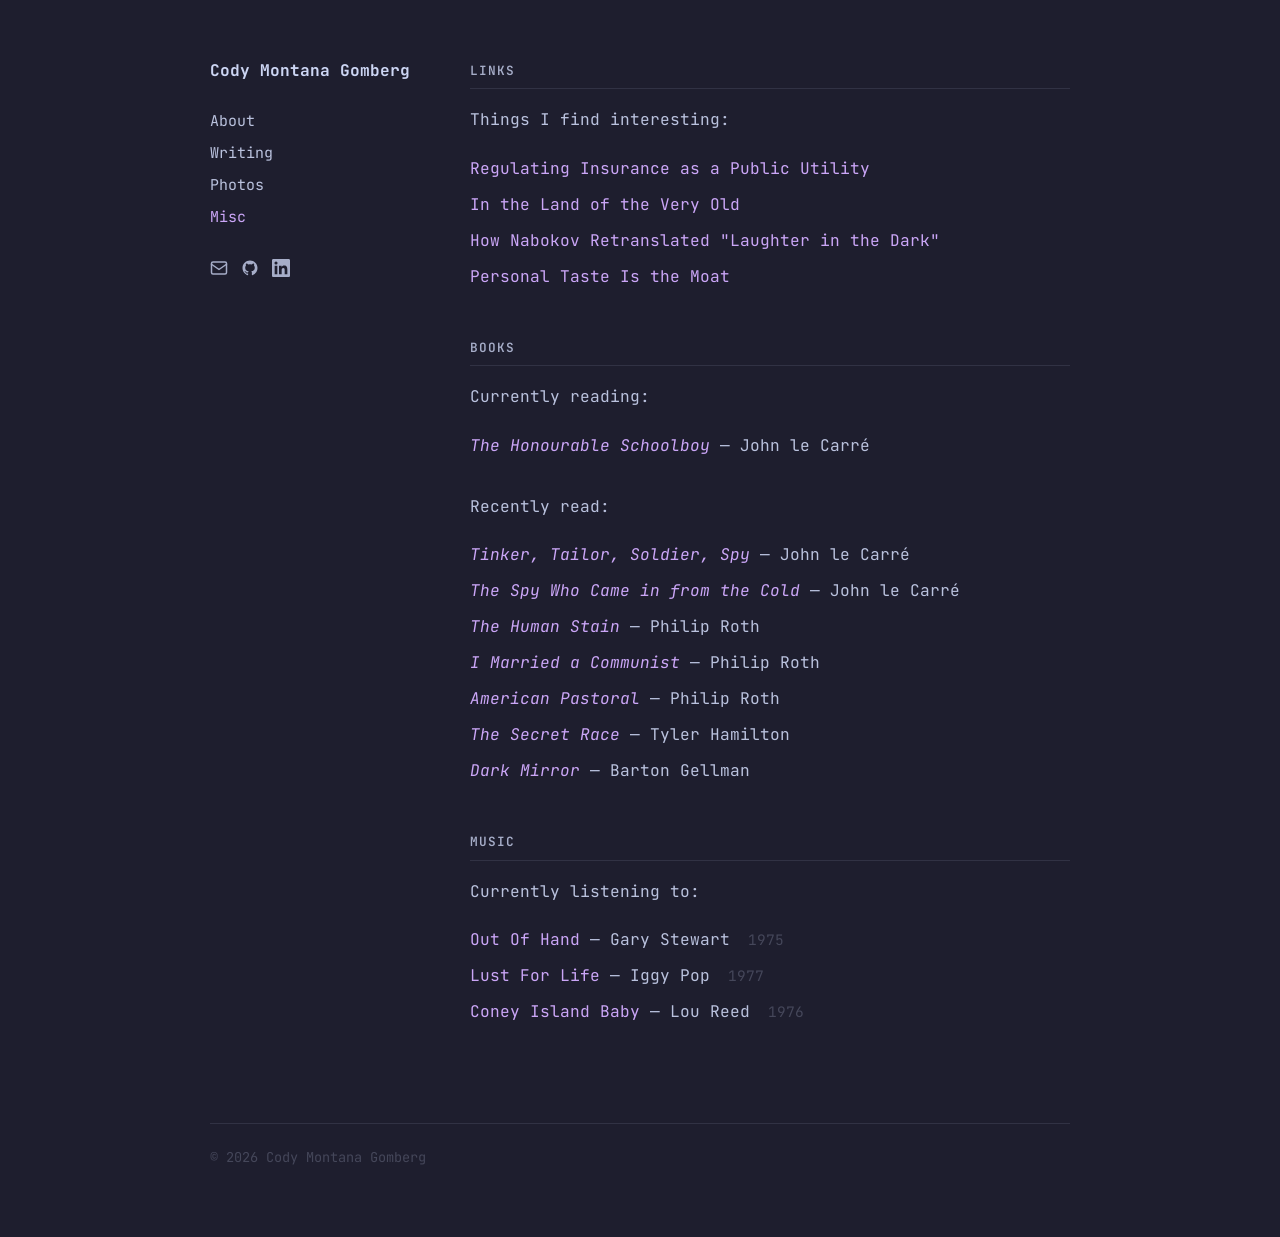
==== misc.html @ cbc4c59e "Initial commit" ====
<!DOCTYPE html>
<html lang="en">
<head>
  <meta charset="UTF-8">
  <meta name="viewport" content="width=device-width, initial-scale=1.0">
  <title>Misc — Cody Montana Gomberg</title>
  <link rel="stylesheet" href="style.css">
</head>
<body>
  <div class="container">
    <aside class="sidebar">
      <div class="site-name"><a href="/">Cody Montana Gomberg</a></div>
      <nav>
        <a href="/">About</a>
        <a href="writing.html">Writing</a>
        <a href="photos.html">Photos</a>
        <a href="misc.html" class="active">Misc</a>
      </nav>
      <div class="social">
        <a href="mailto:codygomberg@protonmail.com" title="Email">
          <svg xmlns="http://www.w3.org/2000/svg" viewBox="0 0 24 24" width="18" height="18" fill="none" stroke="currentColor" stroke-width="2" stroke-linecap="round" stroke-linejoin="round"><rect x="2" y="4" width="20" height="16" rx="2"/><path d="m2 7 10 7 10-7"/></svg>
        </a>
        <a href="https://github.com/codygomberg" target="_blank" rel="noopener" title="GitHub">
          <svg xmlns="http://www.w3.org/2000/svg" viewBox="0 0 24 24" width="18" height="18" fill="currentColor"><path d="M12 2C6.477 2 2 6.484 2 12.017c0 4.425 2.865 8.18 6.839 9.504.5.092.682-.217.682-.483 0-.237-.008-.868-.013-1.703-2.782.605-3.369-1.343-3.369-1.343-.454-1.158-1.11-1.466-1.11-1.466-.908-.62.069-.608.069-.608 1.003.07 1.531 1.032 1.531 1.032.892 1.53 2.341 1.088 2.91.832.092-.647.35-1.088.636-1.338-2.22-.253-4.555-1.113-4.555-4.951 0-1.093.39-1.988 1.029-2.688-.103-.253-.446-1.272.098-2.65 0 0 .84-.27 2.75 1.026A9.564 9.564 0 0 1 12 6.844a9.59 9.59 0 0 1 2.504.337c1.909-1.296 2.747-1.027 2.747-1.027.546 1.379.202 2.398.1 2.651.64.7 1.028 1.595 1.028 2.688 0 3.848-2.339 4.695-4.566 4.943.359.309.678.92.678 1.855 0 1.338-.012 2.419-.012 2.747 0 .268.18.58.688.482A10.02 10.02 0 0 0 22 12.017C22 6.484 17.522 2 12 2z"/></svg>
        </a>
        <a href="https://www.linkedin.com/in/codygomberg/" target="_blank" rel="noopener" title="LinkedIn">
          <svg xmlns="http://www.w3.org/2000/svg" viewBox="0 0 24 24" width="18" height="18" fill="currentColor"><path d="M20.447 20.452h-3.554v-5.569c0-1.328-.027-3.037-1.852-3.037-1.853 0-2.136 1.445-2.136 2.939v5.667H9.351V9h3.414v1.561h.046c.477-.9 1.637-1.85 3.37-1.85 3.601 0 4.267 2.37 4.267 5.455v6.286zM5.337 7.433a2.062 2.062 0 0 1-2.063-2.065 2.064 2.064 0 1 1 2.063 2.065zm1.782 13.019H3.555V9h3.564v11.452zM22.225 0H1.771C.792 0 0 .774 0 1.729v20.542C0 23.227.792 24 1.771 24h20.451C23.2 24 24 23.227 24 22.271V1.729C24 .774 23.2 0 22.222 0h.003z"/></svg>
        </a>
      </div>
    </aside>

    <main>
      <div class="section">
        <h2>Links</h2>
        <p>Things I find interesting:</p>
        <ul class="plain">
          <li><a href="https://www.propertyinsurancecoveragelaw.com/wp-content/uploads/2026/05/Regulating-Insurance-as-a-Public-Utility.pdf" target="_blank" rel="noopener">Regulating Insurance as a Public Utility</a></li>
          <li><a href="https://sundaylongread.com/2024/01/23/in-the-land-of-the-very-old/" target="_blank" rel="noopener">In the Land of the Very Old</a></li>
          <li><a href="https://www.newyorker.com/books/page-turner/nabokov-retranslated-laughter-dark" target="_blank" rel="noopener">How Nabokov Retranslated "Laughter in the Dark"</a></li>
          <li><a href="https://wangcong.org/2026-01-13-personal-taste-is-the-moat.html" target="_blank" rel="noopener">Personal Taste Is the Moat</a></li>
        </ul>
      </div>

      <div class="section">
        <h2>Books</h2>
        <p>Currently reading:</p>
        <ul class="plain">
          <li><a href="https://www.goodreads.com/book/show/18990.The_Honourable_Schoolboy" target="_blank" rel="noopener"><em>The Honourable Schoolboy</em></a> — John le Carré</li>
        </ul>
        <br>
        <p>Recently read:</p>
        <ul class="plain">
          <li><a href="https://www.goodreads.com/book/show/10073506-tinker-tailor-soldier-spy" target="_blank" rel="noopener"><em>Tinker, Tailor, Soldier, Spy</em></a> — John le Carré</li>
          <li><a href="https://www.goodreads.com/book/show/19494.The_Spy_Who_Came_In_from_the_Cold" target="_blank" rel="noopener"><em>The Spy Who Came in from the Cold</em></a> — John le Carré</li>
          <li><a href="https://www.goodreads.com/book/show/11734.The_Human_Stain" target="_blank" rel="noopener"><em>The Human Stain</em></a> — Philip Roth</li>
          <li><a href="https://www.goodreads.com/book/show/11653.I_Married_a_Communist" target="_blank" rel="noopener"><em>I Married a Communist</em></a> — Philip Roth</li>
          <li><a href="https://www.goodreads.com/book/show/11650.American_Pastoral" target="_blank" rel="noopener"><em>American Pastoral</em></a> — Philip Roth</li>
          <li><a href="https://www.goodreads.com/book/show/15823426-the-secret-race" target="_blank" rel="noopener"><em>The Secret Race</em></a> — Tyler Hamilton</li>
          <li><a href="https://www.goodreads.com/book/show/27774751-dark-mirror" target="_blank" rel="noopener"><em>Dark Mirror</em></a> — Barton Gellman</li>
        </ul>
      </div>

      <div class="section">
        <h2>Music</h2>
        <p>Currently listening to:</p>
        <ul class="plain">
          <li><a href="https://open.spotify.com/album/4vslpYaKUd2FnMGkZcq7vK" target="_blank" rel="noopener">Out Of Hand</a> — Gary Stewart <span class="meta">1975</span></li>
          <li><a href="https://open.spotify.com/album/2jnV6ytZOmt71iEC5xHEYz" target="_blank" rel="noopener">Lust For Life</a> — Iggy Pop <span class="meta">1977</span></li>
          <li><a href="https://open.spotify.com/album/3Kawndiz86cIHkPsKtFiKx" target="_blank" rel="noopener">Coney Island Baby</a> — Lou Reed <span class="meta">1976</span></li>
        </ul>
      </div>
    </main>
    <footer class="footer">© 2026 Cody Montana Gomberg</footer>
  </div>
</body>
</html>
---- style.css ----
@import url('https://fonts.googleapis.com/css2?family=JetBrains+Mono:ital,wght@0,400;0,600;0,700;1,400&display=swap');

/* Catppuccin Mocha */
:root {
  --base:     #1e1e2e;
  --mantle:   #181825;
  --crust:    #11111b;
  --text:     #cdd6f4;
  --subtext0: #a6adc8;
  --subtext1: #bac2de;
  --surface0: #313244;
  --surface1: #45475a;
  --blue:     #89b4fa;
  --mauve:    #cba6f7;
  --lavender: #b4befe;
}

*, *::before, *::after {
  box-sizing: border-box;
  margin: 0;
  padding: 0;
}

html {
  font-size: 17px;
}

body {
  background-color: var(--base);
  color: var(--text);
  font-family: "JetBrains Mono", monospace;
  line-height: 1.7;
  padding: 0 1.5rem;
}

/* Two-column layout */
.container {
  max-width: 860px;
  margin: 0 auto;
  padding: 3.5rem 0 4rem;
  display: grid;
  grid-template-columns: 200px 1fr;
  gap: 0 3.5rem;
  align-items: start;
}

/* Sidebar */
.sidebar {
  position: sticky;
  top: 3.5rem;
}

.sidebar .site-name {
  font-size: 0.95rem;
  font-weight: 700;
  margin-bottom: 1.5rem;
  line-height: 1.4;
}

.sidebar .site-name a {
  color: var(--text);
  text-decoration: none;
}

.sidebar .site-name a:hover {
  color: var(--mauve);
  text-decoration: none;
}

nav {
  display: flex;
  flex-direction: column;
  gap: 0.4rem;
}

nav a {
  color: var(--subtext1);
  text-decoration: none;
  font-size: 0.88rem;
}

nav a:hover {
  color: var(--mauve);
  text-decoration: none;
}

nav a.active {
  color: var(--mauve);
}

/* Links (general) */
a {
  color: var(--mauve);
  text-decoration: none;
}

a:hover {
  text-decoration: underline;
  color: var(--lavender);
}

/* Main content */
main p {
  color: var(--subtext1);
  margin-bottom: 1rem;
  font-size: 0.95rem;
}

main p:last-child {
  margin-bottom: 0;
}

/* Home intro */
.intro {
  margin-bottom: 2.5rem;
}

.intro .tagline {
  color: var(--subtext0);
  font-size: 0.9rem;
  margin-bottom: 1.25rem;
}

.intro .bio {
  color: var(--subtext1);
  font-size: 0.95rem;
}

/* Section blocks */
.section {
  margin-bottom: 2.5rem;
}

.section h2 {
  font-size: 0.75rem;
  font-weight: 600;
  color: var(--subtext0);
  text-transform: uppercase;
  letter-spacing: 0.08em;
  margin-bottom: 1rem;
  padding-bottom: 0.4rem;
  border-bottom: 1px solid var(--surface0);
}

/* List styles */
ul.plain {
  list-style: none;
  padding: 0;
}

ul.plain li {
  color: var(--subtext1);
  padding: 0.25rem 0;
  font-size: 0.95rem;
}

ul.plain li a {
  color: var(--mauve);
}

ul.plain li span.meta {
  color: var(--surface1);
  font-size: 0.85rem;
  margin-left: 0.5rem;
}

/* Writing list */
.writing-list {
  list-style: none;
  padding: 0;
}

.writing-list li {
  display: flex;
  justify-content: space-between;
  align-items: baseline;
  padding: 0.5rem 0;
  border-bottom: 1px solid var(--surface0);
  gap: 1rem;
}

.writing-list li:last-child {
  border-bottom: none;
}

.writing-list .title {
  color: var(--text);
  font-size: 0.95rem;
}

.writing-list .date {
  color: var(--subtext0);
  font-size: 0.85rem;
  white-space: nowrap;
  flex-shrink: 0;
}

.empty-state {
  color: var(--subtext0);
  font-size: 0.9rem;
  font-style: italic;
}

/* Photo grid (masonry via CSS columns) */
.photo-grid {
  columns: 2;
  column-gap: 1rem;
}

.photo-item {
  break-inside: avoid;
  margin-bottom: 1rem;
}

.photo-item img {
  width: 100%;
  display: block;
  image-orientation: from-image;
}

.photo-section {
  margin-bottom: 2.5rem;
}

.photo-section-title {
  font-size: 0.75rem;
  font-weight: 600;
  color: var(--subtext0);
  text-transform: uppercase;
  letter-spacing: 0.08em;
  margin-bottom: 1rem;
  padding-bottom: 0.4rem;
  border-bottom: 1px solid var(--surface0);
}

.photo-item {
  cursor: pointer;
}

.photo-item img:hover {
  opacity: 0.85;
  transition: opacity 0.15s ease;
}

@media (max-width: 480px) {
  .photo-grid {
    columns: 1;
  }
}

/* Lightbox */
#lightbox {
  display: none;
  position: fixed;
  inset: 0;
  background: rgba(17, 17, 27, 0.95);
  z-index: 100;
  align-items: center;
  justify-content: center;
}

#lightbox.active {
  display: flex;
}

#lb-content {
  max-width: 90vw;
  max-height: 90vh;
  display: flex;
  flex-direction: column;
  align-items: center;
}

#lb-img {
  max-width: 100%;
  max-height: 80vh;
  object-fit: contain;
  image-orientation: from-image;
}

#lb-caption {
  display: flex;
  gap: 1.5rem;
  margin-top: 0.75rem;
  font-size: 0.85rem;
}

#lb-location {
  color: var(--subtext1);
}

#lb-date {
  color: var(--subtext0);
}

#lb-close,
#lb-prev,
#lb-next {
  position: fixed;
  background: none;
  border: none;
  color: var(--subtext0);
  cursor: pointer;
  font-size: 1.25rem;
  padding: 0.5rem;
  line-height: 1;
}

#lb-close:hover,
#lb-prev:hover,
#lb-next:hover {
  color: var(--text);
}

#lb-close { top: 1.25rem; right: 1.5rem; }
#lb-prev  { left: 1.5rem; top: 50%; transform: translateY(-50%); font-size: 1.75rem; }
#lb-next  { right: 1.5rem; top: 50%; transform: translateY(-50%); font-size: 1.75rem; }

/* Social bar */
.social {
  margin-top: 1.75rem;
  display: flex;
  gap: 0.75rem;
  align-items: center;
}

.social a {
  color: var(--subtext0);
  display: flex;
  align-items: center;
  text-decoration: none;
}

.social a:hover {
  color: var(--mauve);
  text-decoration: none;
}

/* Footer */
.footer {
  grid-column: 1 / -1;
  margin-top: 3rem;
  padding-top: 1.25rem;
  border-top: 1px solid var(--surface0);
  color: var(--surface1);
  font-size: 0.8rem;
}

/* Mobile */
@media (max-width: 620px) {
  .container {
    grid-template-columns: 1fr;
    gap: 2rem 0;
    padding: 2rem 0 3rem;
  }

  .sidebar {
    position: static;
  }

  .sidebar .site-name {
    margin-bottom: 0.75rem;
  }

  nav {
    flex-direction: row;
    flex-wrap: wrap;
    gap: 0.5rem 1rem;
  }
}
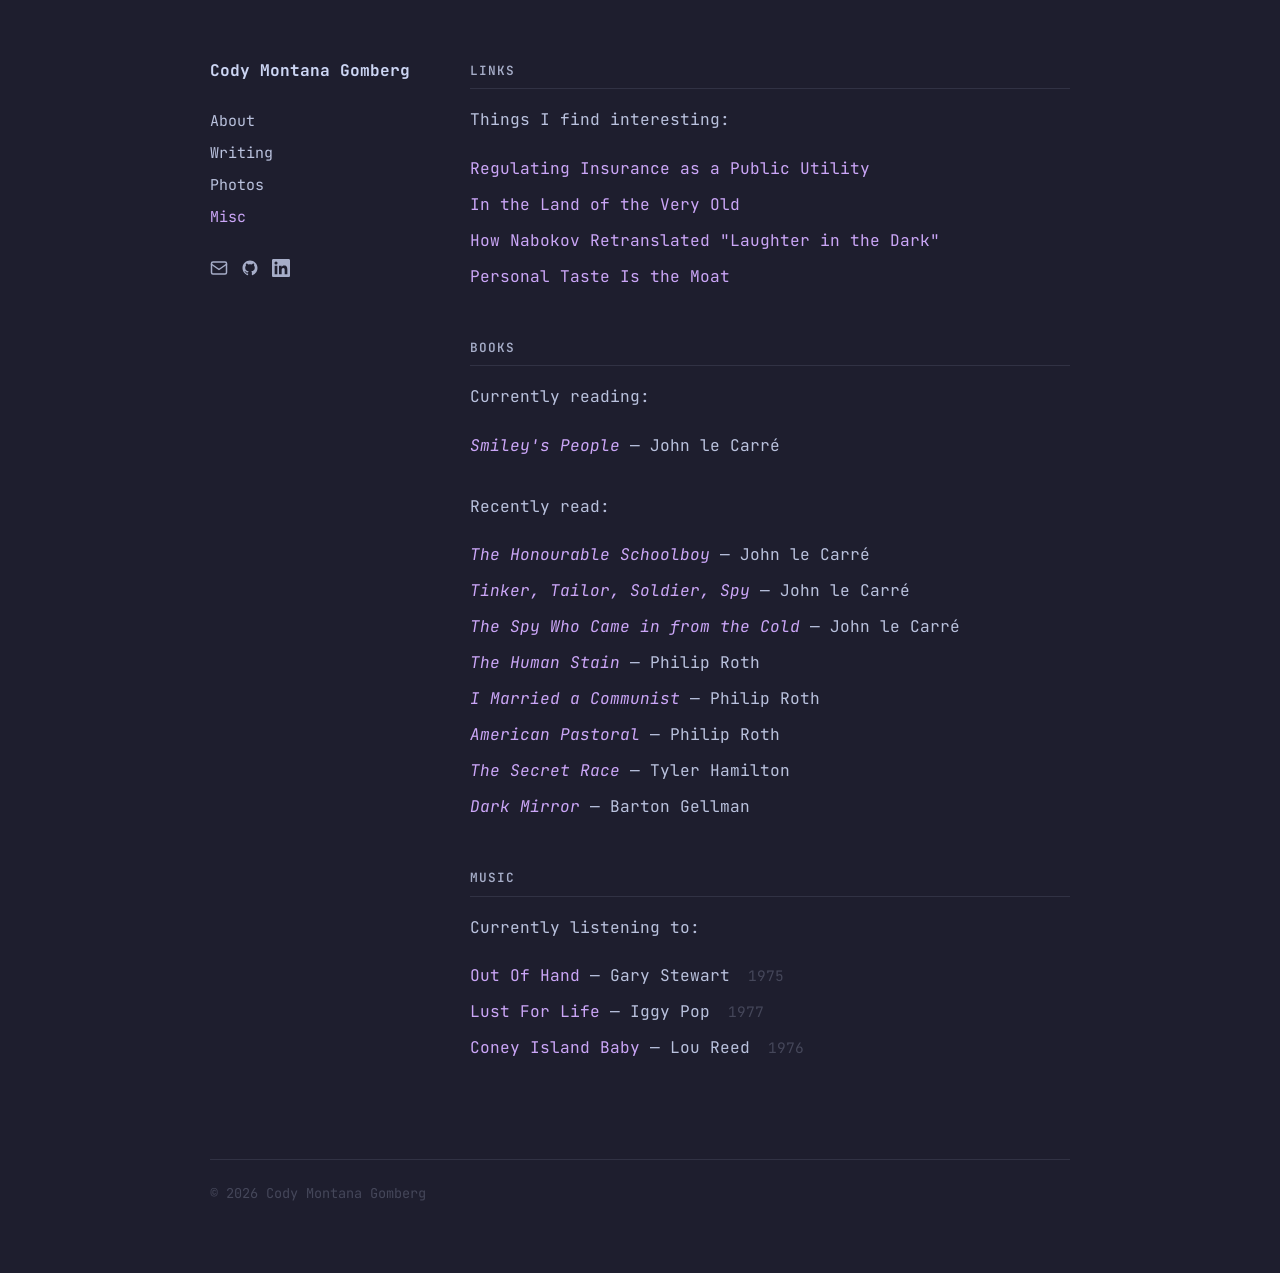
==== commit 30f373d9: "Update currently reading to   Smiley's People" ====
--- a/misc.html
+++ b/misc.html
@@ -45,11 +45,12 @@
         <h2>Books</h2>
         <p>Currently reading:</p>
         <ul class="plain">
-          <li><a href="https://www.goodreads.com/book/show/18990.The_Honourable_Schoolboy" target="_blank" rel="noopener"><em>The Honourable Schoolboy</em></a> — John le Carré</li>
+          <li><a href="https://www.goodreads.com/book/show/18999.Smiley_s_People" target="_blank" rel="noopener"><em>Smiley's People</em></a> — John le Carré</li>
         </ul>
         <br>
         <p>Recently read:</p>
         <ul class="plain">
+          <li><a href="https://www.goodreads.com/book/show/18990.The_Honourable_Schoolboy" target="_blank" rel="noopener"><em>The Honourable Schoolboy</em></a> — John le Carré</li>
           <li><a href="https://www.goodreads.com/book/show/10073506-tinker-tailor-soldier-spy" target="_blank" rel="noopener"><em>Tinker, Tailor, Soldier, Spy</em></a> — John le Carré</li>
           <li><a href="https://www.goodreads.com/book/show/19494.The_Spy_Who_Came_In_from_the_Cold" target="_blank" rel="noopener"><em>The Spy Who Came in from the Cold</em></a> — John le Carré</li>
           <li><a href="https://www.goodreads.com/book/show/11734.The_Human_Stain" target="_blank" rel="noopener"><em>The Human Stain</em></a> — Philip Roth</li>
